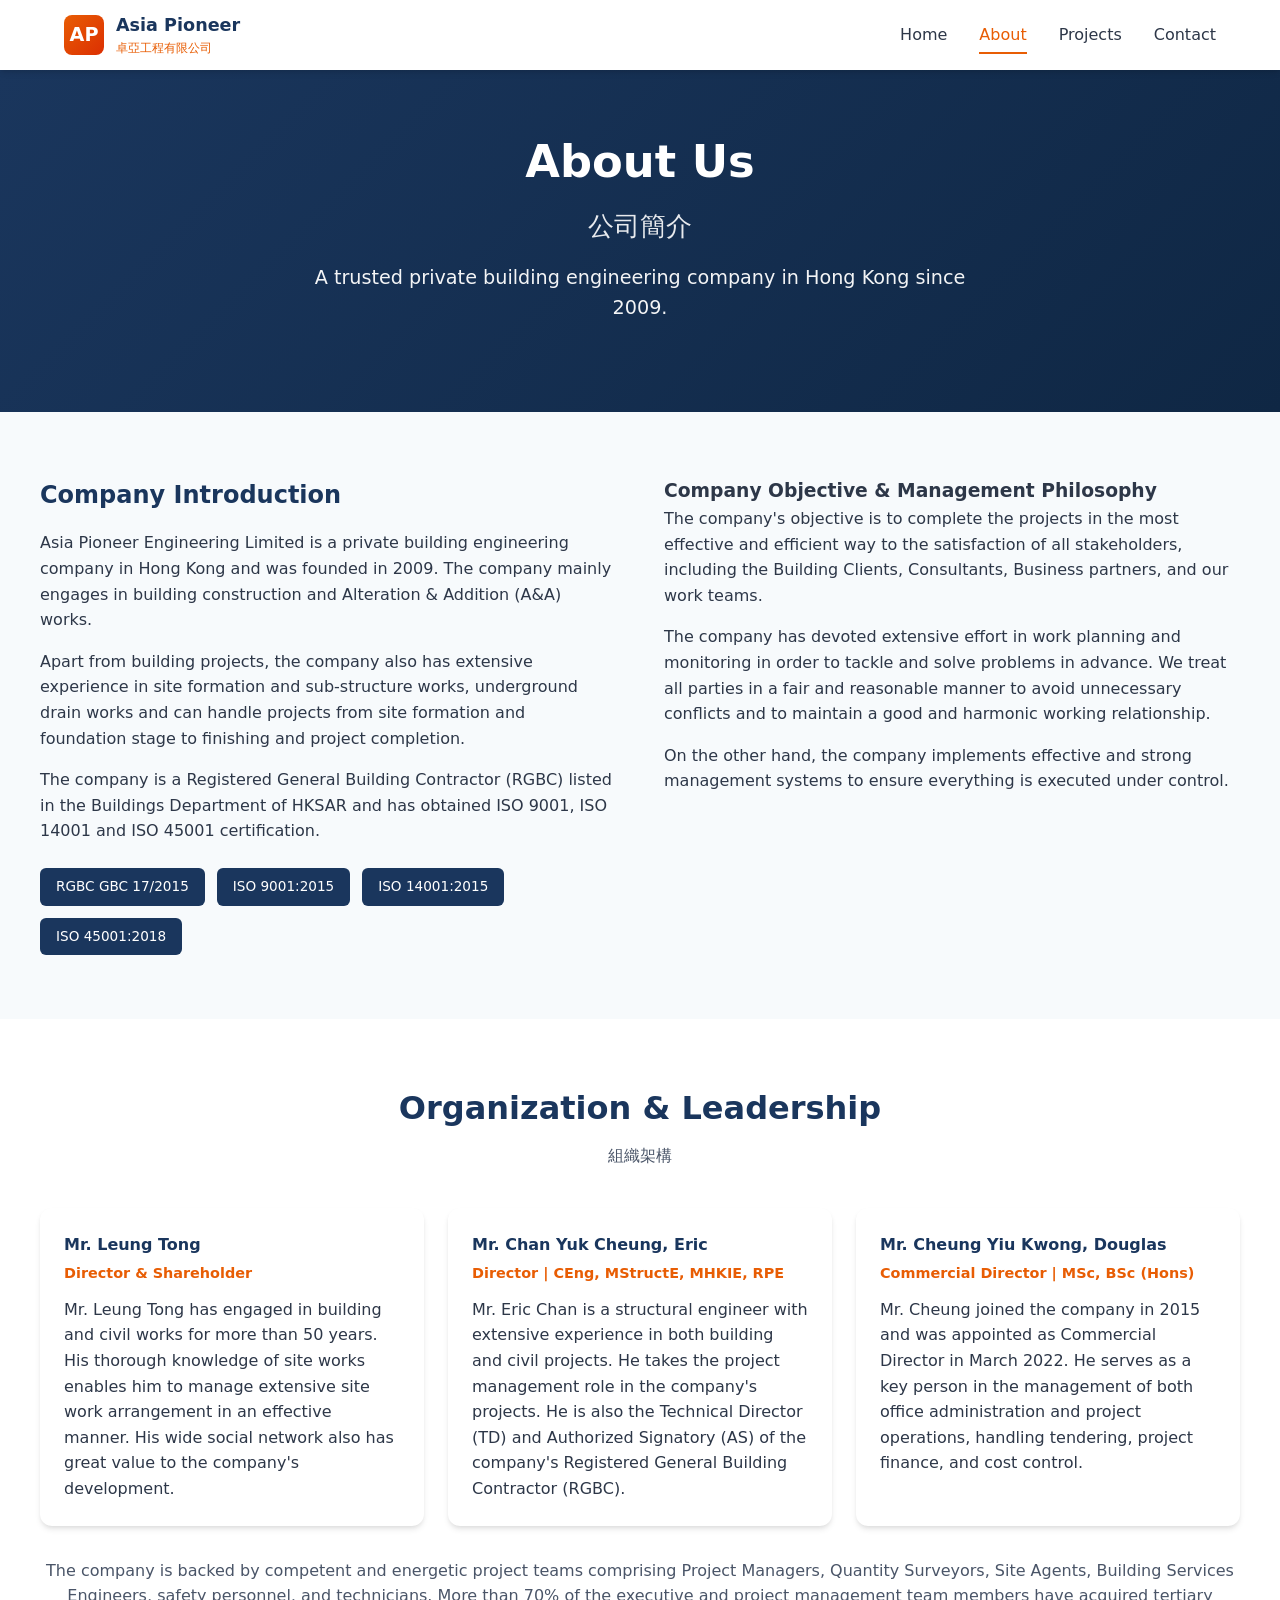
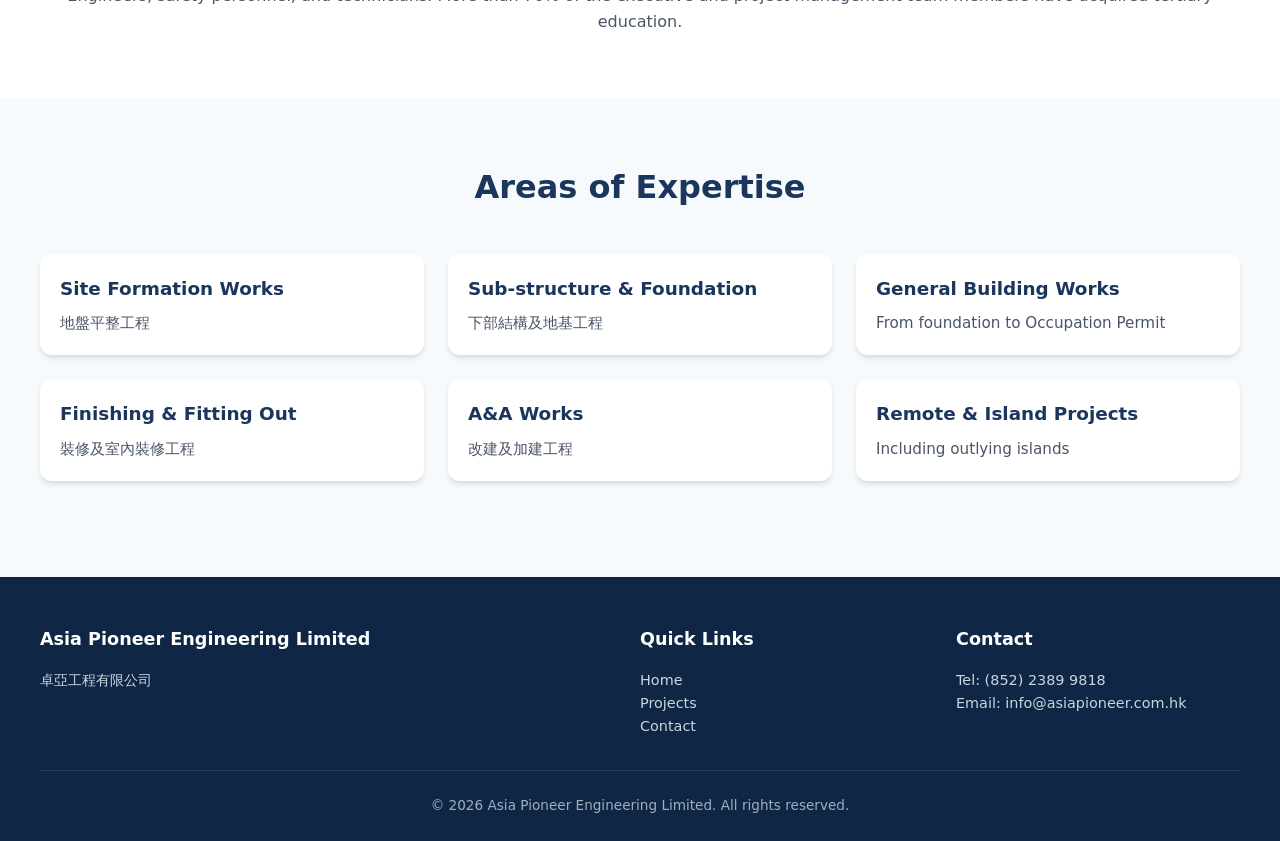
==== about.html @ 83076acf "Add about.html" ====
<!DOCTYPE html>
<html lang="en">
<head>
  <meta charset="UTF-8">
  <meta name="viewport" content="width=device-width, initial-scale=1.0">
  <title>About Us | Asia Pioneer Engineering Limited</title>
  <link rel="stylesheet" href="styles.css">
</head>
<body>
  <header class="header">
    <nav class="nav-container">
      <a href="index.html" class="logo">
        <div class="logo-icon">AP</div>
        <div>
          <div>Asia Pioneer</div>
          <div style="font-size:0.75rem;font-weight:500;color:#e85d04;">卓亞工程有限公司</div>
        </div>
      </a>
      <button class="mobile-menu-btn" onclick="toggleMenu()">☰</button>
      <ul class="nav-links" id="navLinks">
        <li><a href="index.html">Home</a></li>
        <li><a href="about.html" class="active">About</a></li>
        <li><a href="projects.html">Projects</a></li>
        <li><a href="contact.html">Contact</a></li>
      </ul>
    </nav>
  </header>

  <section class="hero" style="padding: 3.5rem 1.5rem;">
    <div class="hero-content">
      <h1>About Us</h1>
      <div class="chinese">公司簡介</div>
      <p>A trusted private building engineering company in Hong Kong since 2009.</p>
    </div>
  </section>

  <section class="section">
    <div class="container">
      <div class="about-grid">
        <div class="about-text">
          <h2 style="color:var(--primary);margin-bottom:1rem;">Company Introduction</h2>
          <p>Asia Pioneer Engineering Limited is a private building engineering company in Hong Kong and was founded in 2009. The company mainly engages in building construction and Alteration & Addition (A&A) works.</p>
          <p style="margin-top:1rem;">Apart from building projects, the company also has extensive experience in site formation and sub-structure works, underground drain works and can handle projects from site formation and foundation stage to finishing and project completion.</p>
          <p style="margin-top:1rem;">The company is a Registered General Building Contractor (RGBC) listed in the Buildings Department of HKSAR and has obtained ISO 9001, ISO 14001 and ISO 45001 certification.</p>
          
          <div class="cert-badges">
            <span class="cert-badge">RGBC GBC 17/2015</span>
            <span class="cert-badge">ISO 9001:2015</span>
            <span class="cert-badge">ISO 14001:2015</span>
            <span class="cert-badge">ISO 45001:2018</span>
          </div>
        </div>
        <div>
          <h3>Company Objective & Management Philosophy</h3>
          <p>The company's objective is to complete the projects in the most effective and efficient way to the satisfaction of all stakeholders, including the Building Clients, Consultants, Business partners, and our work teams.</p>
          <p style="margin-top:1rem;">The company has devoted extensive effort in work planning and monitoring in order to tackle and solve problems in advance. We treat all parties in a fair and reasonable manner to avoid unnecessary conflicts and to maintain a good and harmonic working relationship.</p>
          <p style="margin-top:1rem;">On the other hand, the company implements effective and strong management systems to ensure everything is executed under control.</p>
        </div>
      </div>
    </div>
  </section>

  <section class="section" style="background:white;">
    <div class="container">
      <div class="section-title">
        <h2>Organization & Leadership</h2>
        <p>組織架構</p>
      </div>
      <div class="team-grid">
        <div class="team-card">
          <h4>Mr. Leung Tong</h4>
          <div class="role">Director & Shareholder</div>
          <p>Mr. Leung Tong has engaged in building and civil works for more than 50 years. His thorough knowledge of site works enables him to manage extensive site work arrangement in an effective manner. His wide social network also has great value to the company's development.</p>
        </div>
        <div class="team-card">
          <h4>Mr. Chan Yuk Cheung, Eric</h4>
          <div class="role">Director | CEng, MStructE, MHKIE, RPE</div>
          <p>Mr. Eric Chan is a structural engineer with extensive experience in both building and civil projects. He takes the project management role in the company's projects. He is also the Technical Director (TD) and Authorized Signatory (AS) of the company's Registered General Building Contractor (RGBC).</p>
        </div>
        <div class="team-card">
          <h4>Mr. Cheung Yiu Kwong, Douglas</h4>
          <div class="role">Commercial Director | MSc, BSc (Hons)</div>
          <p>Mr. Cheung joined the company in 2015 and was appointed as Commercial Director in March 2022. He serves as a key person in the management of both office administration and project operations, handling tendering, project finance, and cost control.</p>
        </div>
      </div>
      <div style="margin-top:2rem;text-align:center;color:var(--text-light);">
        <p>The company is backed by competent and energetic project teams comprising Project Managers, Quantity Surveyors, Site Agents, Building Services Engineers, safety personnel, and technicians. More than 70% of the executive and project management team members have acquired tertiary education.</p>
      </div>
    </div>
  </section>

  <section class="section">
    <div class="container">
      <div class="section-title">
        <h2>Areas of Expertise</h2>
      </div>
      <div class="card-grid">
        <div class="card"><div class="card-content"><h3>Site Formation Works</h3><p>地盤平整工程</p></div></div>
        <div class="card"><div class="card-content"><h3>Sub-structure & Foundation</h3><p>下部結構及地基工程</p></div></div>
        <div class="card"><div class="card-content"><h3>General Building Works</h3><p>From foundation to Occupation Permit</p></div></div>
        <div class="card"><div class="card-content"><h3>Finishing & Fitting Out</h3><p>裝修及室內裝修工程</p></div></div>
        <div class="card"><div class="card-content"><h3>A&A Works</h3><p>改建及加建工程</p></div></div>
        <div class="card"><div class="card-content"><h3>Remote & Island Projects</h3><p>Including outlying islands</p></div></div>
      </div>
    </div>
  </section>

  <footer class="footer">
    <div class="footer-content">
      <div>
        <h4>Asia Pioneer Engineering Limited</h4>
        <p>卓亞工程有限公司</p>
      </div>
      <div>
        <h4>Quick Links</h4>
        <p><a href="index.html">Home</a></p>
        <p><a href="projects.html">Projects</a></p>
        <p><a href="contact.html">Contact</a></p>
      </div>
      <div>
        <h4>Contact</h4>
        <p>Tel: (852) 2389 9818</p>
        <p>Email: info@asiapioneer.com.hk</p>
      </div>
    </div>
    <div class="footer-bottom">© 2026 Asia Pioneer Engineering Limited. All rights reserved.</div>
  </footer>

  <script>
    function toggleMenu() {
      document.getElementById('navLinks').classList.toggle('active');
    }
  </script>
</body>
</html>
---- styles.css ----
/* Asia Pioneer Engineering Limited - Company Website */
:root {
  --primary: #1a365d;
  --primary-dark: #0f2744;
  --accent: #e85d04;
  --accent-light: #f48c06;
  --text: #2d3748;
  --text-light: #4a5568;
  --bg: #f7fafc;
  --white: #ffffff;
  --border: #e2e8f0;
  --shadow: 0 4px 6px -1px rgba(0, 0, 0, 0.1), 0 2px 4px -1px rgba(0, 0, 0, 0.06);
  --shadow-lg: 0 10px 15px -3px rgba(0, 0, 0, 0.1), 0 4px 6px -2px rgba(0, 0, 0, 0.05);
}

* {
  margin: 0;
  padding: 0;
  box-sizing: border-box;
}

body {
  font-family: 'Segoe UI', system-ui, -apple-system, sans-serif;
  color: var(--text);
  background: var(--bg);
  line-height: 1.6;
}

a {
  color: var(--accent);
  text-decoration: none;
  transition: color 0.2s;
}

a:hover {
  color: var(--accent-light);
}

/* Header & Navigation */
.header {
  background: var(--white);
  box-shadow: var(--shadow);
  position: sticky;
  top: 0;
  z-index: 100;
}

.nav-container {
  max-width: 1200px;
  margin: 0 auto;
  padding: 0 1.5rem;
  display: flex;
  justify-content: space-between;
  align-items: center;
  height: 70px;
}

.logo {
  display: flex;
  align-items: center;
  gap: 12px;
  font-weight: 700;
  font-size: 1.1rem;
  color: var(--primary);
}

.logo-icon {
  width: 40px;
  height: 40px;
  background: linear-gradient(135deg, var(--accent), #dc2f02);
  border-radius: 8px;
  display: flex;
  align-items: center;
  justify-content: center;
  color: white;
  font-weight: 800;
  font-size: 1.2rem;
}

.nav-links {
  display: flex;
  list-style: none;
  gap: 2rem;
}

.nav-links a {
  color: var(--text);
  font-weight: 500;
  padding: 0.5rem 0;
  border-bottom: 2px solid transparent;
}

.nav-links a:hover,
.nav-links a.active {
  color: var(--accent);
  border-bottom-color: var(--accent);
}

.mobile-menu-btn {
  display: none;
  background: none;
  border: none;
  font-size: 1.5rem;
  cursor: pointer;
  color: var(--primary);
}

/* Hero */
.hero {
  background: linear-gradient(135deg, var(--primary) 0%, var(--primary-dark) 100%);
  color: white;
  padding: 5rem 1.5rem 4rem;
  text-align: center;
}

.hero-content {
  max-width: 900px;
  margin: 0 auto;
}

.hero h1 {
  font-size: 2.8rem;
  margin-bottom: 0.5rem;
  font-weight: 700;
}

.hero .chinese {
  font-size: 1.6rem;
  opacity: 0.9;
  margin-bottom: 1rem;
}

.hero p {
  font-size: 1.2rem;
  max-width: 700px;
  margin: 0 auto 2rem;
  opacity: 0.95;
}

.btn {
  display: inline-block;
  background: var(--accent);
  color: white;
  padding: 0.85rem 1.8rem;
  border-radius: 6px;
  font-weight: 600;
  transition: background 0.2s, transform 0.2s;
}

.btn:hover {
  background: var(--accent-light);
  color: white;
  transform: translateY(-2px);
}

.btn-outline {
  background: transparent;
  border: 2px solid white;
  margin-left: 1rem;
}

.btn-outline:hover {
  background: white;
  color: var(--primary);
}

/* Sections */
.section {
  padding: 4rem 1.5rem;
}

.container {
  max-width: 1200px;
  margin: 0 auto;
}

.section-title {
  text-align: center;
  margin-bottom: 2.5rem;
}

.section-title h2 {
  font-size: 2rem;
  color: var(--primary);
  margin-bottom: 0.5rem;
}

.section-title p {
  color: var(--text-light);
  max-width: 600px;
  margin: 0 auto;
}

/* Cards */
.card-grid {
  display: grid;
  grid-template-columns: repeat(auto-fit, minmax(300px, 1fr));
  gap: 1.5rem;
}

.card {
  background: var(--white);
  border-radius: 12px;
  overflow: hidden;
  box-shadow: var(--shadow);
  transition: transform 0.2s, box-shadow 0.2s;
}

.card:hover {
  transform: translateY(-4px);
  box-shadow: var(--shadow-lg);
}

.card img {
  width: 100%;
  height: 200px;
  object-fit: cover;
}

.card-content {
  padding: 1.25rem;
}

.card h3 {
  color: var(--primary);
  margin-bottom: 0.5rem;
  font-size: 1.15rem;
}

.card p {
  color: var(--text-light);
  font-size: 0.95rem;
}

.badge {
  display: inline-block;
  background: #edf2f7;
  color: var(--primary);
  padding: 0.25rem 0.6rem;
  border-radius: 20px;
  font-size: 0.75rem;
  font-weight: 600;
  margin-bottom: 0.5rem;
}

/* About content */
.about-grid {
  display: grid;
  grid-template-columns: 1fr 1fr;
  gap: 3rem;
  align-items: start;
}

.about-text h3 {
  color: var(--primary);
  margin: 1.5rem 0 0.5rem;
}

.cert-badges {
  display: flex;
  flex-wrap: wrap;
  gap: 0.75rem;
  margin-top: 1.5rem;
}

.cert-badge {
  background: var(--primary);
  color: white;
  padding: 0.5rem 1rem;
  border-radius: 6px;
  font-size: 0.85rem;
  font-weight: 500;
}

/* Team */
.team-grid {
  display: grid;
  grid-template-columns: repeat(auto-fit, minmax(280px, 1fr));
  gap: 1.5rem;
}

.team-card {
  background: var(--white);
  padding: 1.5rem;
  border-radius: 12px;
  box-shadow: var(--shadow);
}

.team-card h4 {
  color: var(--primary);
  margin-bottom: 0.25rem;
}

.team-card .role {
  color: var(--accent);
  font-size: 0.9rem;
  font-weight: 600;
  margin-bottom: 0.75rem;
}

/* Contact */
.contact-grid {
  display: grid;
  grid-template-columns: 1fr 1fr;
  gap: 3rem;
}

.contact-info h3 {
  color: var(--primary);
  margin-bottom: 1rem;
}

.contact-item {
  display: flex;
  gap: 1rem;
  margin-bottom: 1.25rem;
  align-items: flex-start;
}

.contact-item .icon {
  width: 40px;
  height: 40px;
  background: var(--primary);
  color: white;
  border-radius: 8px;
  display: flex;
  align-items: center;
  justify-content: center;
  flex-shrink: 0;
}

/* Footer */
.footer {
  background: var(--primary-dark);
  color: white;
  padding: 3rem 1.5rem 1.5rem;
  margin-top: 2rem;
}

.footer-content {
  max-width: 1200px;
  margin: 0 auto;
  display: grid;
  grid-template-columns: 2fr 1fr 1fr;
  gap: 2rem;
}

.footer h4 {
  margin-bottom: 1rem;
  font-size: 1.1rem;
}

.footer p, .footer a {
  color: #cbd5e0;
  font-size: 0.9rem;
}

.footer a:hover {
  color: white;
}

.footer-bottom {
  max-width: 1200px;
  margin: 2rem auto 0;
  padding-top: 1.5rem;
  border-top: 1px solid rgba(255,255,255,0.1);
  text-align: center;
  font-size: 0.85rem;
  color: #a0aec0;
}

/* Responsive */
@media (max-width: 768px) {
  .nav-links {
    display: none;
    position: absolute;
    top: 70px;
    left: 0;
    right: 0;
    background: white;
    flex-direction: column;
    padding: 1rem;
    box-shadow: var(--shadow);
  }
  .nav-links.active {
    display: flex;
  }
  .mobile-menu-btn {
    display: block;
  }
  .hero h1 {
    font-size: 2rem;
  }
  .about-grid,
  .contact-grid,
  .footer-content {
    grid-template-columns: 1fr;
  }
  .btn-outline {
    margin-left: 0;
    margin-top: 0.75rem;
    display: inline-block;
  }
}
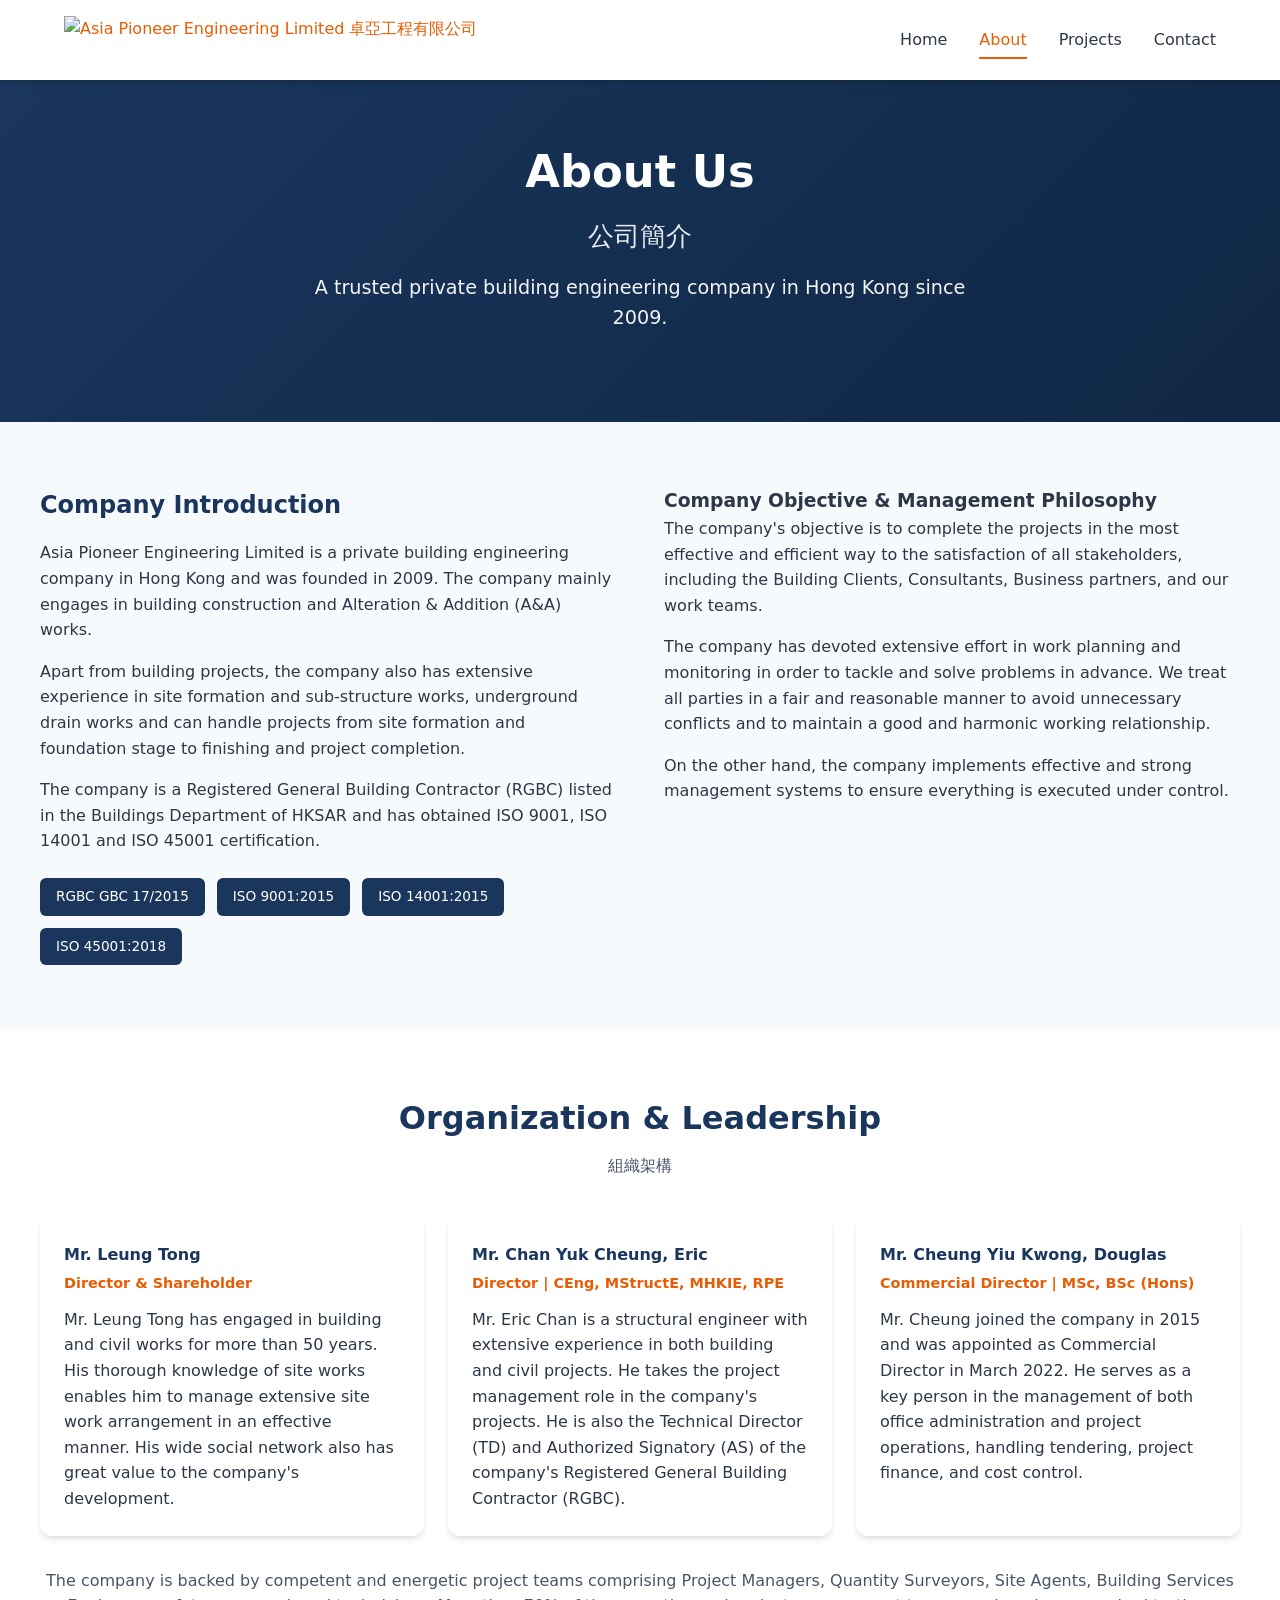
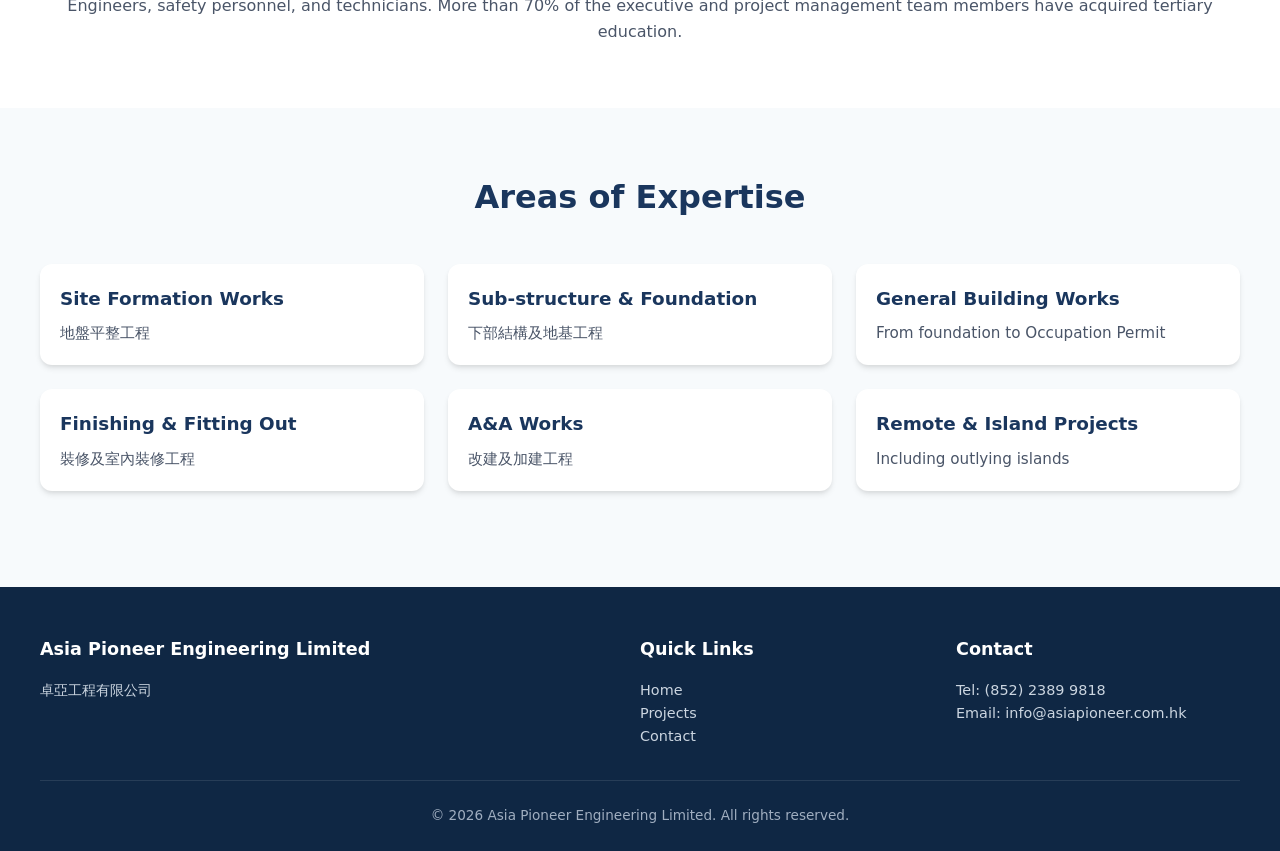
==== commit 1834b6a9: "Add company logo to about page" ====
--- a/about.html
+++ b/about.html
@@ -10,11 +10,7 @@
   <header class="header">
     <nav class="nav-container">
       <a href="index.html" class="logo">
-        <div class="logo-icon">AP</div>
-        <div>
-          <div>Asia Pioneer</div>
-          <div style="font-size:0.75rem;font-weight:500;color:#e85d04;">卓亞工程有限公司</div>
-        </div>
+        <img src="images/logo.png" alt="Asia Pioneer Engineering Limited 卓亞工程有限公司" class="logo-img">
       </a>
       <button class="mobile-menu-btn" onclick="toggleMenu()">☰</button>
       <ul class="nav-links" id="navLinks">
--- a/styles.css
+++ b/styles.css
@@ -52,16 +52,18 @@
   display: flex;
   justify-content: space-between;
   align-items: center;
-  height: 70px;
+  height: 80px;
 }
 
 .logo {
   display: flex;
   align-items: center;
-  gap: 12px;
-  font-weight: 700;
-  font-size: 1.1rem;
-  color: var(--primary);
+}
+
+.logo-img {
+  height: 48px;
+  width: auto;
+  object-fit: contain;
 }
 
 .logo-icon {
@@ -374,7 +376,7 @@
   .nav-links {
     display: none;
     position: absolute;
-    top: 70px;
+    top: 80px;
     left: 0;
     right: 0;
     background: white;
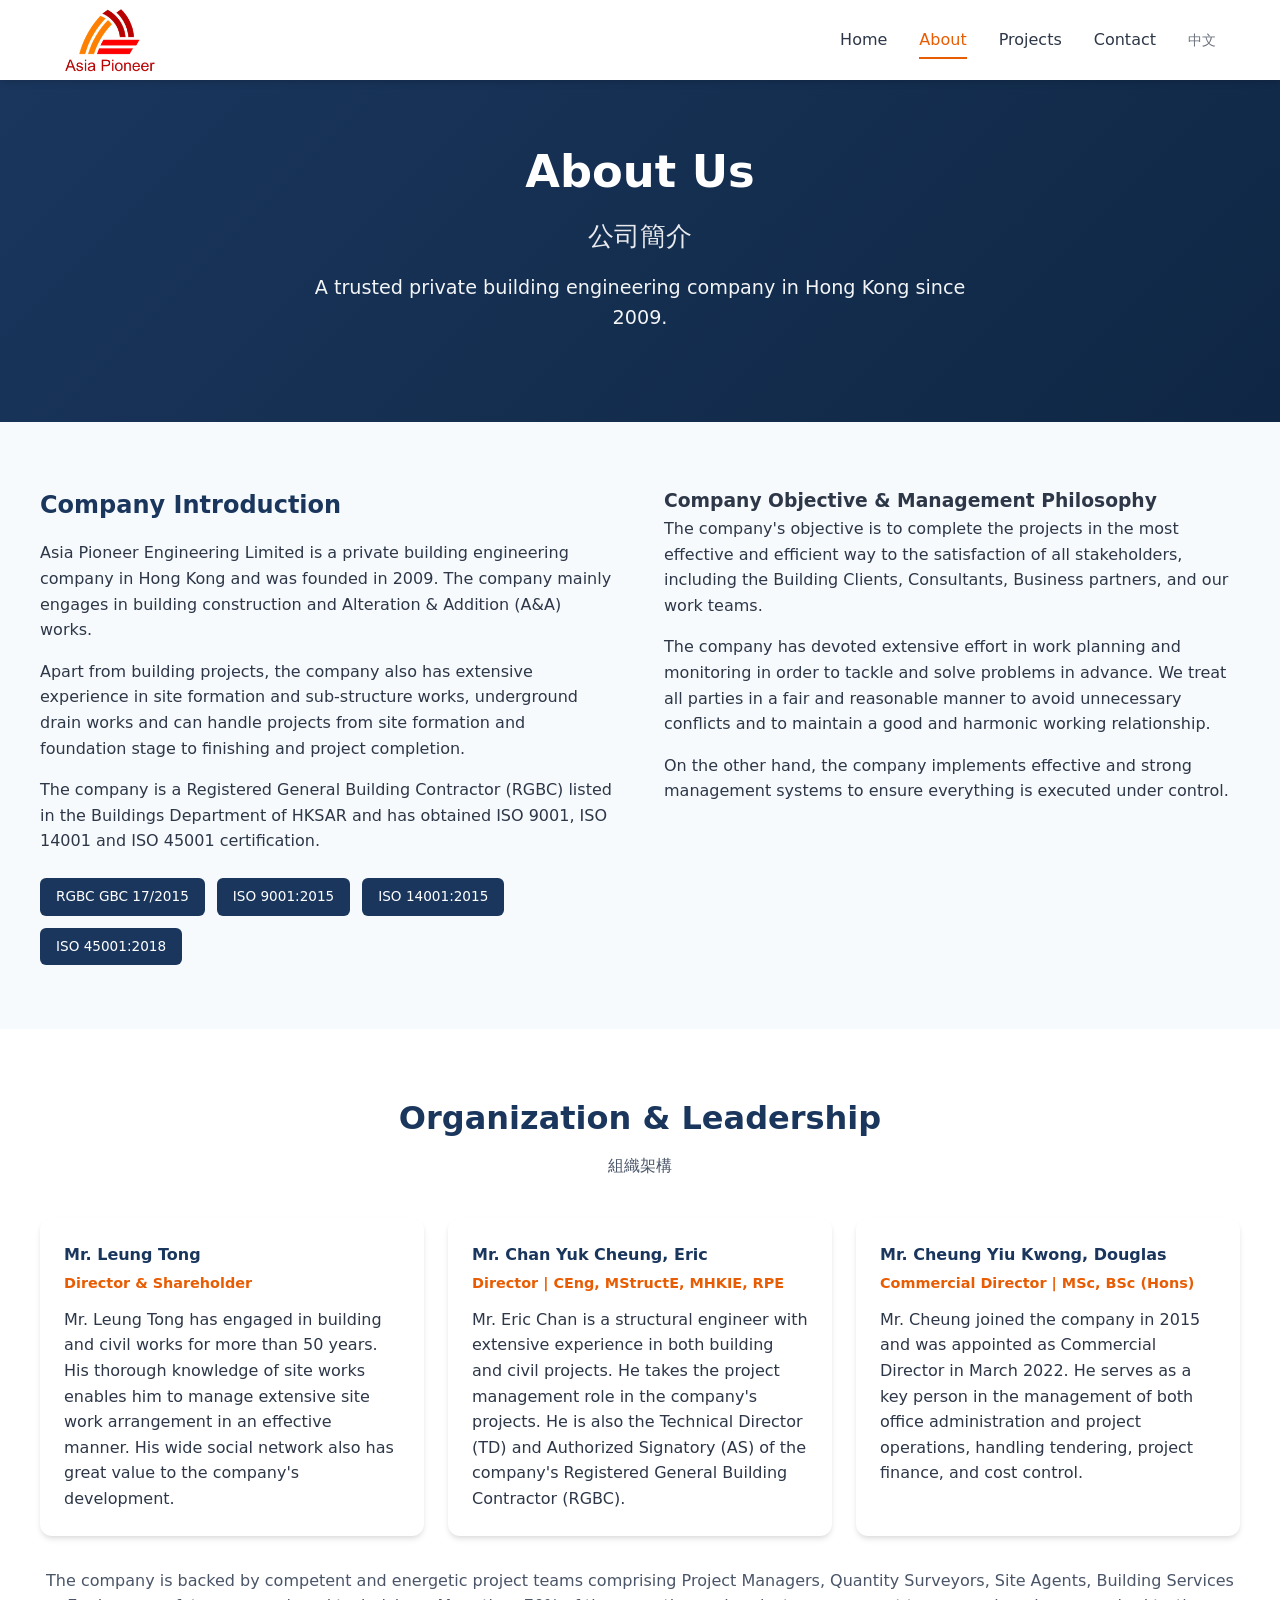
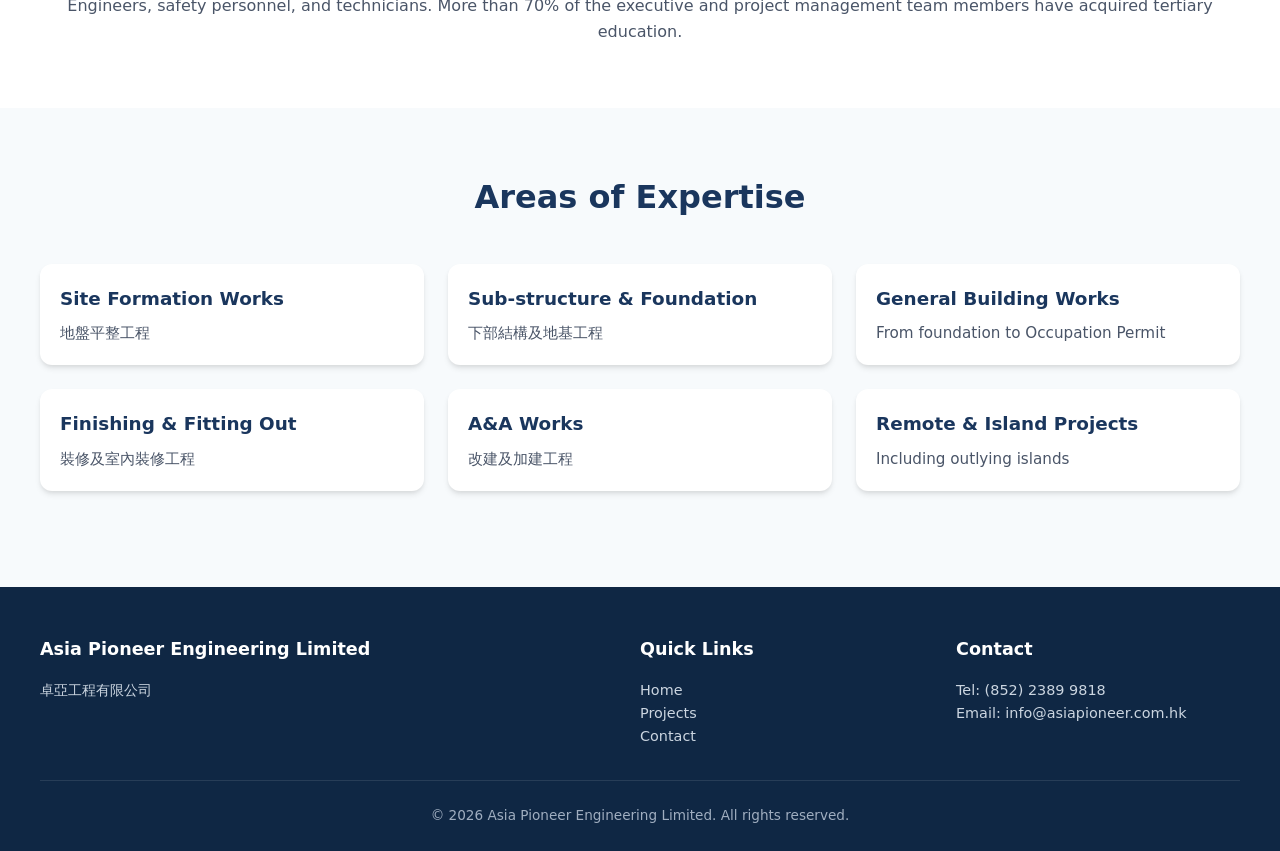
==== commit fbc12536: "Add Chinese language link to about page" ====
--- a/about.html
+++ b/about.html
@@ -18,6 +18,7 @@
         <li><a href="about.html" class="active">About</a></li>
         <li><a href="projects.html">Projects</a></li>
         <li><a href="contact.html">Contact</a></li>
+        <li><a href="about-zh.html" style="font-size:0.85rem;opacity:0.7;">中文</a></li>
       </ul>
     </nav>
   </header>
--- a/styles.css
+++ b/styles.css
@@ -61,7 +61,7 @@
 }
 
 .logo-img {
-  height: 48px;
+  height: 64px;
   width: auto;
   object-fit: contain;
 }
